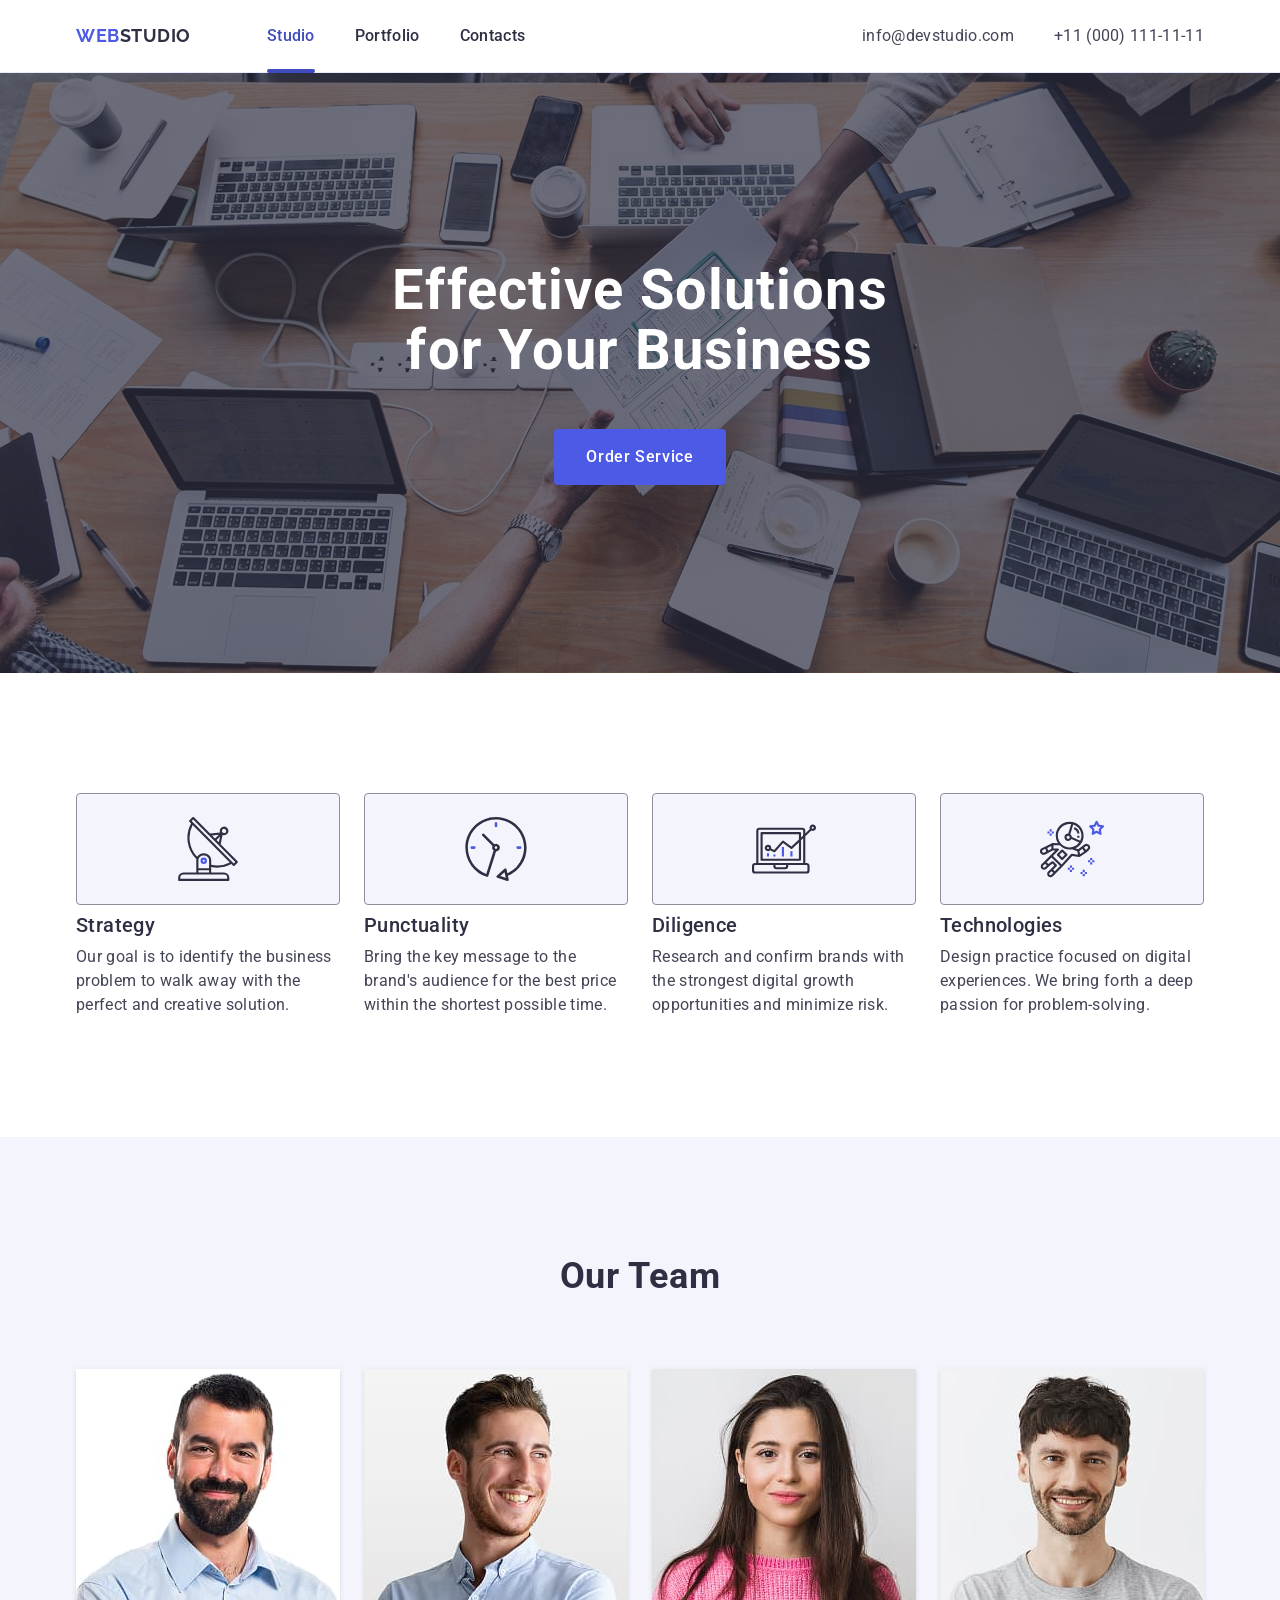
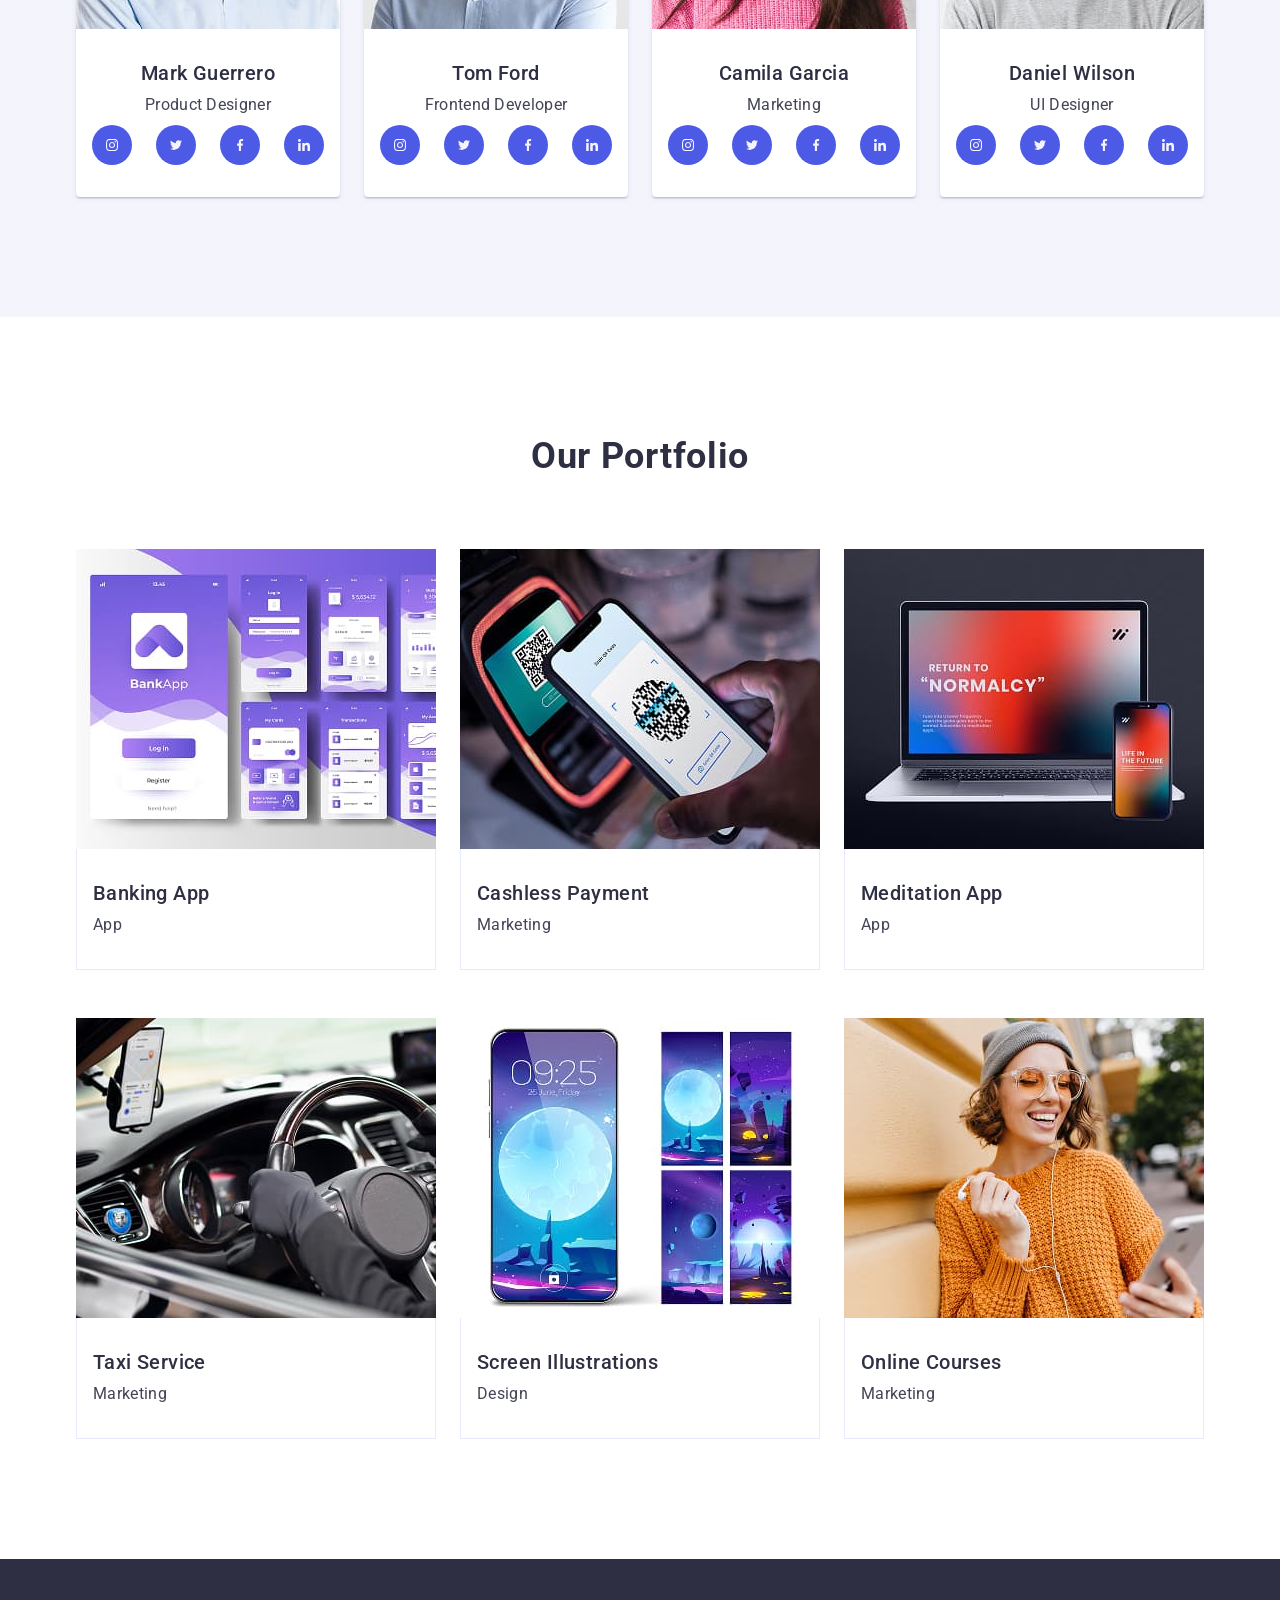
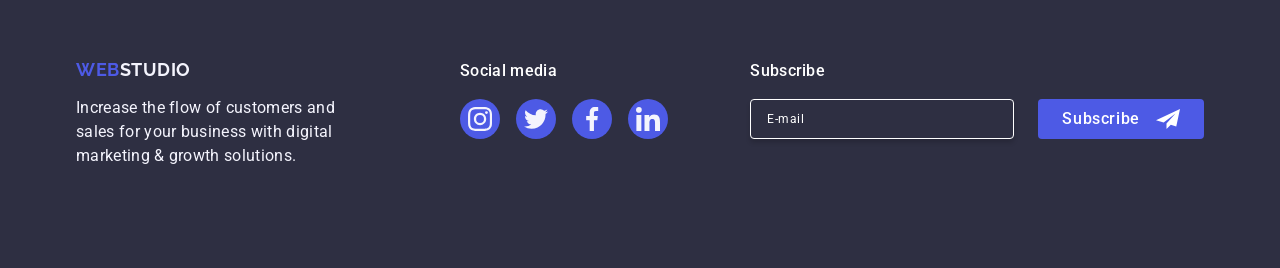
==== index.html @ 28027505 "Fix the footer container" ====
<!DOCTYPE html>
<html lang="en">
  <head>
    <meta charset="UTF-8" />
    <meta name="viewport" content="width=device-width, initial-scale=1.0" />
    <link rel="preconnect" href="https://fonts.googleapis.com" />
    <link rel="preconnect" href="https://fonts.gstatic.com" crossorigin />
    <link
      href="https://fonts.googleapis.com/css2?family=Roboto:wght@400;500;700&display=swap&family=Raleway:wght@700&display=swap"
      rel="stylesheet"
    />
    <title>Homework-2</title>
    <link
      rel="stylesheet"
      href="https://cdnjs.cloudflare.com/ajax/libs/modern-normalize/3.0.1/modern-normalize.min.css"
      integrity="sha512-q6WgHqiHlKyOqslT/lgBgodhd03Wp4BEqKeW6nNtlOY4quzyG3VoQKFrieaCeSnuVseNKRGpGeDU3qPmabCANg=="
      crossorigin="anonymous"
      referrerpolicy="no-referrer"
    />
    <link rel="stylesheet" href="./css/styles.css" />
  </head>
  <body>
    <header class="header">
      <div class="container header-container">
        <nav class="nav">
          <a class="logo" href="./index.html"
            >Web<span class="logo-accent">Studio</span></a
          >
          <ul class="nav-list">
            <li class="nav-item">
              <a class="nav-link active" href="./index.html">Studio</a>
            </li>
            <li class="nav-item"><a class="nav-link" href="">Portfolio</a></li>
            <li class="nav-item"><a class="nav-link" href="">Contacts</a></li>
          </ul>
        </nav>
        <address class="address">
          <ul class="address-list">
            <li class="address-item">
              <a class="address-link" href="mailto:info@devstudio.com"
                >info@devstudio.com</a
              >
            </li>
            <li class="address-item">
              <a class="address-link" href="tel:+110001111111"
                >+11 (000) 111-11-11</a
              >
            </li>
          </ul>
        </address>
      </div>
    </header>
    <main>
      <section class="section hero-section">
        <div class="container hero-container">
          <h1 class="hero-title">Effective Solutions for Your Business</h1>
          <button class="button hero-button" type="button">
            Order Service
          </button>
        </div>
      </section>
      <section class="section features-section">
        <div class="container features-container">
          <h2 class="features-title visually-hidden">Features</h2>
          <ul class="features-list">
            <li class="features-item">
              <div class="features-item-icon-wrapper">
                <svg class="features-item-icon" width="64" height="64">
                  <use href="./images/icons.svg#icon-antenna"></use>
                </svg>
              </div>
              <h3 class="features-item-title">Strategy</h3>
              <p class="features-item-text">
                Our goal is to identify the business problem to walk away with
                the perfect and creative solution.
              </p>
            </li>
            <li class="features-item">
              <div class="features-item-icon-wrapper">
                <svg class="features-item-icon" width="64" height="64">
                  <use href="./images/icons.svg#icon-clock"></use>
                </svg>
              </div>
              <h3 class="features-item-title">Punctuality</h3>
              <p class="features-item-text">
                Bring the key message to the brand's audience for the best price
                within the shortest possible time.
              </p>
            </li>
            <li class="features-item">
              <div class="features-item-icon-wrapper">
                <svg class="features-item-icon" width="64" height="64">
                  <use href="./images/icons.svg#icon-diagram"></use>
                </svg>
              </div>
              <h3 class="features-item-title">Diligence</h3>
              <p class="features-item-text">
                Research and confirm brands with the strongest digital growth
                opportunities and minimize risk.
              </p>
            </li>
            <li class="features-item">
              <div class="features-item-icon-wrapper">
                <svg class="features-item-icon" width="64" height="64">
                  <use href="./images/icons.svg#icon-astronaut"></use>
                </svg>
              </div>
              <h3 class="features-item-title">Technologies</h3>
              <p class="features-item-text">
                Design practice focused on digital experiences. We bring forth a
                deep passion for problem-solving.
              </p>
            </li>
          </ul>
        </div>
      </section>
      <section class="section team-section">
        <div class="container team-container">
          <h2 class="team-title">Our Team</h2>
          <ul class="team-list">
            <li class="team-item">
              <img
                src="./images/member-1.jpg"
                alt="Mark Guerrero"
                width="264"
              />
              <div class="team-item-text-content">
                <h3 class="team-item-title">Mark Guerrero</h3>
                <p class="team-item-text">Product Designer</p>
                <ul class="team-social-list">
                  <li class="team-social-item">
                    <a class="team-social-link" href="">
                      <svg class="team-social-icon" width="16" height="16">
                        <use href="./images/icons.svg#icon-instagram"></use>
                      </svg>
                    </a>
                  </li>
                  <li class="team-social-item">
                    <a class="team-social-link" href="">
                      <svg class="team-social-icon" width="16" height="16">
                        <use href="./images/icons.svg#icon-twitter"></use>
                      </svg>
                    </a>
                  </li>
                  <li class="team-social-item">
                    <a class="team-social-link" href="">
                      <svg class="team-social-icon" width="16" height="16">
                        <use href="./images/icons.svg#icon-facebook"></use>
                      </svg>
                    </a>
                  </li>
                  <li class="team-social-item">
                    <a class="team-social-link" href="">
                      <svg class="team-social-icon" width="16" height="16">
                        <use href="./images/icons.svg#icon-linkedin"></use>
                      </svg>
                    </a>
                  </li>
                </ul>
              </div>
            </li>
            <li class="team-item">
              <img src="./images/member-2.jpg" alt="Tom Ford" width="264" />
              <div class="team-item-text-content">
                <h3 class="team-item-title">Tom Ford</h3>
                <p class="team-item-text">Frontend Developer</p>
                <ul class="team-social-list">
                  <li class="team-social-item">
                    <a class="team-social-link" href="">
                      <svg class="team-social-icon" width="16" height="16">
                        <use href="./images/icons.svg#icon-instagram"></use>
                      </svg>
                    </a>
                  </li>
                  <li class="team-social-item">
                    <a class="team-social-link" href="">
                      <svg class="team-social-icon" width="16" height="16">
                        <use href="./images/icons.svg#icon-twitter"></use>
                      </svg>
                    </a>
                  </li>
                  <li class="team-social-item">
                    <a class="team-social-link" href="">
                      <svg class="team-social-icon" width="16" height="16">
                        <use href="./images/icons.svg#icon-facebook"></use>
                      </svg>
                    </a>
                  </li>
                  <li class="team-social-item">
                    <a class="team-social-link" href="">
                      <svg class="team-social-icon" width="16" height="16">
                        <use href="./images/icons.svg#icon-linkedin"></use>
                      </svg>
                    </a>
                  </li>
                </ul>
              </div>
            </li>
            <li class="team-item">
              <img
                src="./images/member-3.jpg"
                alt="Camila Garcia"
                width="264"
              />
              <div class="team-item-text-content">
                <h3 class="team-item-title">Camila Garcia</h3>
                <p class="team-item-text">Marketing</p>
                <ul class="team-social-list">
                  <li class="team-social-item">
                    <a class="team-social-link" href="">
                      <svg class="team-social-icon" width="16" height="16">
                        <use href="./images/icons.svg#icon-instagram"></use>
                      </svg>
                    </a>
                  </li>
                  <li class="team-social-item">
                    <a class="team-social-link" href="">
                      <svg class="team-social-icon" width="16" height="16">
                        <use href="./images/icons.svg#icon-twitter"></use>
                      </svg>
                    </a>
                  </li>
                  <li class="team-social-item">
                    <a class="team-social-link" href="">
                      <svg class="team-social-icon" width="16" height="16">
                        <use href="./images/icons.svg#icon-facebook"></use>
                      </svg>
                    </a>
                  </li>
                  <li class="team-social-item">
                    <a class="team-social-link" href="">
                      <svg class="team-social-icon" width="16" height="16">
                        <use href="./images/icons.svg#icon-linkedin"></use>
                      </svg>
                    </a>
                  </li>
                </ul>
              </div>
            </li>
            <li class="team-item">
              <img
                src="./images/member-4.jpg"
                alt="Daniel Wilson"
                width="264"
              />
              <div class="team-item-text-content">
                <h3 class="team-item-title">Daniel Wilson</h3>
                <p class="team-item-text">UI Designer</p>
                <ul class="team-social-list">
                  <li class="team-social-item">
                    <a class="team-social-link" href="">
                      <svg class="team-social-icon" width="16" height="16">
                        <use href="./images/icons.svg#icon-instagram"></use>
                      </svg>
                    </a>
                  </li>
                  <li class="team-social-item">
                    <a class="team-social-link" href="">
                      <svg class="team-social-icon" width="16" height="16">
                        <use href="./images/icons.svg#icon-twitter"></use>
                      </svg>
                    </a>
                  </li>
                  <li class="team-social-item">
                    <a class="team-social-link" href="">
                      <svg class="team-social-icon" width="16" height="16">
                        <use href="./images/icons.svg#icon-facebook"></use>
                      </svg>
                    </a>
                  </li>
                  <li class="team-social-item">
                    <a class="team-social-link" href="">
                      <svg class="team-social-icon" width="16" height="16">
                        <use href="./images/icons.svg#icon-linkedin"></use>
                      </svg>
                    </a>
                  </li>
                </ul>
              </div>
            </li>
          </ul>
        </div>
      </section>
      <section class="section portfolio-section">
        <div class="container portfolio-container">
          <h2 class="portfolio-title">Our Portfolio</h2>
          <ul class="portfolio-list">
            <li class="portfolio-item">
              <div class="portfolio-image-wrapper">
                <img
                  src="./images/portfolio-1.jpg"
                  alt="Presentation of Banking App layouts"
                  width="360"
                />
                <p class="portfolio-overlay-text">
                  14 Stylish and User-Friendly App Design Concepts · Task
                  Manager App · Calorie Tracker App · Exotic Fruit Ecommerce App
                  · Cloud Storage App
                </p>
              </div>
              <div class="portfolio-item-text-content">
                <h3 class="portfolio-item-title">Banking App</h3>
                <p class="portfolio-item-text">App</p>
              </div>
            </li>
            <li class="portfolio-item">
              <div class="portfolio-image-wrapper">
                <img
                  src="./images/portfolio-2.jpg"
                  alt="Scanning QR code for Cashless Payment"
                  width="360"
                />
                <p class="portfolio-overlay-text">
                  14 Stylish and User-Friendly App Design Concepts · Task
                  Manager App · Calorie Tracker App · Exotic Fruit Ecommerce App
                  · Cloud Storage App
                </p>
              </div>
              <div class="portfolio-item-text-content">
                <h3 class="portfolio-item-title">Cashless Payment</h3>
                <p class="portfolio-item-text">Marketing</p>
              </div>
            </li>
            <li class="portfolio-item">
              <div class="portfolio-image-wrapper">
                <img
                  src="./images/portfolio-3.jpg"
                  alt="Using gadgets for Meditation App"
                  width="360"
                />
                <p class="portfolio-overlay-text">
                  14 Stylish and User-Friendly App Design Concepts · Task
                  Manager App · Calorie Tracker App · Exotic Fruit Ecommerce App
                  · Cloud Storage App
                </p>
              </div>
              <div class="portfolio-item-text-content">
                <h3 class="portfolio-item-title">Meditation App</h3>
                <p class="portfolio-item-text">App</p>
              </div>
            </li>
            <li class="portfolio-item">
              <div class="portfolio-image-wrapper">
                <img
                  src="./images/portfolio-4.jpg"
                  alt="A nice car with a driver that using a smartphone app"
                  width="360"
                />
                <p class="portfolio-overlay-text">
                  14 Stylish and User-Friendly App Design Concepts · Task
                  Manager App · Calorie Tracker App · Exotic Fruit Ecommerce App
                  · Cloud Storage App
                </p>
              </div>
              <div class="portfolio-item-text-content">
                <h3 class="portfolio-item-title">Taxi Service</h3>
                <p class="portfolio-item-text">Marketing</p>
              </div>
            </li>
            <li class="portfolio-item">
              <div class="portfolio-image-wrapper">
                <img
                  src="./images/portfolio-5.jpg"
                  alt="A phone with a variety of beautiful screens"
                  width="360"
                />
                <p class="portfolio-overlay-text">
                  14 Stylish and User-Friendly App Design Concepts · Task
                  Manager App · Calorie Tracker App · Exotic Fruit Ecommerce App
                  · Cloud Storage App
                </p>
              </div>
              <div class="portfolio-item-text-content">
                <h3 class="portfolio-item-title">Screen Illustrations</h3>
                <p class="portfolio-item-text">Design</p>
              </div>
            </li>
            <li class="portfolio-item">
              <div class="portfolio-image-wrapper">
                <img
                  src="./images/portfolio-6.jpg"
                  alt="A woman that looks at a smartphone"
                  width="360"
                />
                <p class="portfolio-overlay-text">
                  14 Stylish and User-Friendly App Design Concepts · Task
                  Manager App · Calorie Tracker App · Exotic Fruit Ecommerce App
                  · Cloud Storage App
                </p>
              </div>
              <div class="portfolio-item-text-content">
                <h3 class="portfolio-item-title">Online Courses</h3>
                <p class="portfolio-item-text">Marketing</p>
              </div>
            </li>
          </ul>
        </div>
      </section>
    </main>
    <footer class="footer">
      <div class="container">
        <div class="footer-left-side-wrapper">
          <div class="footer-info">
            <a class="logo" href="./index.html"
              >Web<span class="logo-accent">Studio</span></a
            >
            <p class="footer-text">
              Increase the flow of customers and sales for your business with
              digital marketing & growth solutions.
            </p>
          </div>
          <div class="footer-social">
            <p class="footer-social-text">Social media</p>
            <ul class="footer-social-list">
              <li class="footer-social-item">
                <a class="footer-social-link" href="">
                  <svg class="footer-social-icon" width="24" height="24">
                    <use href="./images/icons.svg#icon-instagram"></use>
                  </svg>
                </a>
              </li>
              <li class="footer-social-item">
                <a class="footer-social-link" href="">
                  <svg class="footer-social-icon" width="24" height="24">
                    <use href="./images/icons.svg#icon-twitter"></use>
                  </svg>
                </a>
              </li>
              <li class="footer-social-item">
                <a class="footer-social-link" href="">
                  <svg class="footer-social-icon" width="24" height="24">
                    <use href="./images/icons.svg#icon-facebook"></use>
                  </svg>
                </a>
              </li>
              <li class="footer-social-item">
                <a class="footer-social-link" href="">
                  <svg class="footer-social-icon" width="24" height="24">
                    <use href="./images/icons.svg#icon-linkedin"></use>
                  </svg>
                </a>
              </li>
            </ul>
          </div>
        </div>
        <div class="footer-form-wrapper">
          <p class="footer-form-text">Subscribe</p>
          <form class="footer-form">
            <input
              class="footer-form-input"
              type="email"
              placeholder="E-mail"
            />
            <button class="button footer-form-button" type="submit">
              <span class="footer-form-button-text">Subscribe</span>
              <svg class="footer-form-icon" width="24" height="24">
                <use href="./images/icons.svg#icon-send"></use>
              </svg>
            </button>
          </form>
        </div>
      </div>
    </footer>
    <div class="modal-overlay">
      <div class="modal">
        <button class="modal-close-button" type="button">
          <svg class="modal-close-icon" width="8" height="8">
            <use href="./images/icons.svg#icon-close-cross"></use>
          </svg>
        </button>
        <p class="modal-description">
          Leave your contacts and we will call you back
        </p>
        <form class="modal-form">
          <div class="modal-input-wrapper">
            <label class="modal-input-label" for="user-name">Name</label>
            <div class="modal-input-icon-wrapper">
              <input
                class="modal-input"
                name="user-name"
                id="user-name"
                type="text"
                required
              />
              <svg class="modal-input-icon" width="18" height="24">
                <use href="./images/icons.svg#icon-person"></use>
              </svg>
            </div>
          </div>
          <div class="modal-input-wrapper">
            <label class="modal-input-label" for="phone">Phone</label>
            <div class="modal-input-icon-wrapper">
              <input
                class="modal-input"
                name="phone"
                id="phone"
                type="tel"
                required
              />
              <svg class="modal-input-icon" width="18" height="24">
                <use href="./images/icons.svg#icon-phone"></use>
              </svg>
            </div>
          </div>
          <div class="modal-input-wrapper">
            <label class="modal-input-label" for="email">Email</label>
            <div class="modal-input-icon-wrapper">
              <input
                class="modal-input"
                name="email"
                id="email"
                type="email"
                required
              />
              <svg class="modal-input-icon" width="18" height="24">
                <use href="./images/icons.svg#icon-email"></use>
              </svg>
            </div>
          </div>
          <div class="modal-input-wrapper modal-input-wrapper-textarea">
            <label class="modal-input-label" for="user-comment">Comment</label>
            <textarea
              class="modal-textarea"
              name="user-comment"
              id="user-comment"
              rows="5"
              placeholder="Text input"
            ></textarea>
          </div>
          <div class="modal-checkbox-wrapper">
            <input
              class="modal-checkbox-input visually-hidden"
              type="checkbox"
              name="user-privacy"
              id="user-privacy"
            />
            <label class="modal-checkbox-label" for="user-privacy"
              ><a class="modal-checkbox-link" href="#"> Privacy Policy</a>I
              accept the terms and conditions of the<span
                class="modal-custom-checkbox"
              >
                <svg class="modal-checkbox-icon" width="10" height="8">
                  <use href="./images/icons.svg#icon-tick"></use></svg></span
            ></label>
          </div>
          <button class="button modal-button" type="submit">Send</button>
        </form>
      </div>
    </div>
  </body>
</html>
---- css/styles.css ----
body {
  font-family: "Roboto", sans-serif;
  color: #434455;
  background-color: #fff;
}

h1,
h2,
h3,
h4,
h5,
h6,
p {
  margin: 0;
  padding: 0;
}

h2,
h3 {
  color: #2e2f42;
}

h2 {
  font-size: 36px;
  line-height: 1.11;
  letter-spacing: 0.02em;
  text-transform: capitalize;
  text-align: center;
}

h3 {
  font-weight: 500;
  font-size: 20px;
  line-height: 1.2;
  letter-spacing: 0.02em;
}

p {
  font-size: 16px;
  line-height: 1.5;
  letter-spacing: 0.02em;
}

a {
  text-decoration: none;
}

ul {
  margin: 0;
  padding-left: 0;
  list-style: none;
}

img {
  display: block;
  max-width: 100%;
  height: auto;
}

.section {
  padding-top: 120px;
  padding-bottom: 120px;
}

.container {
  max-width: 1158px;
  margin: 0 auto;
  padding-left: 15px;
  padding-right: 15px;
}

.logo {
  font-family: "Raleway", sans-serif;
  font-weight: 700;
  font-size: 18px;
  line-height: 1.17;
  letter-spacing: 0.03em;
  color: #4d5ae5;
  text-transform: uppercase;
}

.header {
  border-bottom: 1px solid #e7e9fc;
  box-shadow: 0px 2px 1px rgba(46, 47, 66, 0.08),
    0px 1px 1px rgba(46, 47, 66, 0.16), 0px 1px 6px rgba(46, 47, 66, 0.08);
}

.header-container {
  display: flex;
  justify-content: space-between;
  align-items: center;
}

.header .logo-accent {
  color: #2e2f42;
}

.header .logo {
  margin-right: 76px;
}

.nav {
  display: flex;
  align-items: center;
}

.nav-list {
  display: flex;
  gap: 40px;
}

.nav-link {
  display: inline-block;
  position: relative;
  font-weight: 500;
  font-size: 16px;
  line-height: 1.5;
  letter-spacing: 0.02em;
  color: #2e2f42;
  padding-top: 24px;
  padding-bottom: 24px;
  transition: color 250ms cubic-bezier(0.4, 0, 0.2, 1);
}

.nav-link:hover,
.nav-link:focus {
  color: #404bbf;
}

.active {
  color: #404bbf;
}

.active::after {
  content: "";
  display: block;
  position: absolute;
  bottom: -1px;
  width: 100%;
  height: 4px;
  border-radius: 2px;
  background-color: #404bbf;
}

.address {
  font-style: normal;
}

.address-list {
  display: flex;
  gap: 40px;
}

.address-link {
  font-size: 16px;
  line-height: 1.5;
  letter-spacing: 0.02em;
  color: #434455;
  transition: color 250ms cubic-bezier(0.4, 0, 0.2, 1);
}

.address-link:hover,
.address-link:focus {
  color: #404bbf;
}

.hero-section {
  max-width: 1440px;
  background-color: #2e2f42;
  padding-top: 188px;
  padding-bottom: 188px;
  margin: 0 auto;
  background-image: linear-gradient(
      to bottom,
      rgba(46, 47, 66, 0.7),
      rgba(46, 47, 66, 0.7)
    ),
    url("../images/people-office.jpg");
  background-size: cover;
  background-position: center;
  background-repeat: no-repeat;
}

.hero-title {
  max-width: 496px;
  margin-bottom: 48px;
  margin-left: auto;
  margin-right: auto;
  font-size: 56px;
  line-height: 1.07;
  letter-spacing: 0.02em;
  color: #fff;
  text-align: center;
}

.button {
  font-weight: 500;
  font-size: 16px;
  line-height: 1.5;
  letter-spacing: 0.04em;
  border: none;
  border-radius: 4px;
  cursor: pointer;
}

.hero-button {
  display: block;
  min-width: 169px;
  height: 56px;
  background-color: #4d5ae5;
  color: #fff;
  padding: 16px 32px;
  margin: 0 auto;
  transition: background-color 250ms cubic-bezier(0.4, 0, 0.2, 1);
}

.hero-button:hover,
.hero-button:focus {
  background-color: #404bbf;
}

.visually-hidden {
  position: absolute;
  width: 1px;
  height: 1px;
  margin: -1px;
  border: 0;
  padding: 0;
  white-space: nowrap;
  clip-path: inset(100%);
  clip: rect(0 0 0 0);
  overflow: hidden;
}

.features-list {
  display: flex;
  gap: 24px;
}

.features-item {
  width: calc((100% - 72px) / 4);
  /* width: calc((100% - 3 * 24px) / 4); */
}

.features-item-icon-wrapper {
  display: flex;
  justify-content: center;
  align-items: center;
  width: 264px;
  height: 112px;
  margin-bottom: 8px;
  background-color: #f4f4fd;
  border: 1px solid #8e8f99;
  border-radius: 4px;
}

.features-item-icon {
  width: 64px;
  height: 64px;
}

.features-item-title {
  margin-bottom: 8px;
}

.team-section {
  background-color: #f4f4fd;
}

.team-title {
  margin-bottom: 72px;
}

.team-list {
  display: flex;
  gap: 24px;
}

.team-item {
  width: calc((100% - 72px) / 4);
  background-color: #fff;
  border-radius: 0px 0px 4px 4px;
  box-shadow: 0 2px 1px 0 rgba(46, 47, 66, 0.08),
    0 1px 1px 0 rgba(46, 47, 66, 0.16), 0 1px 6px 0 rgba(46, 47, 66, 0.08);
}

.team-item-text-content {
  padding: 32px 0;
  text-align: center;
}

.team-item-title {
  margin-bottom: 8px;
}

.team-item-text {
  margin-bottom: 8px;
}

.team-social-list {
  display: flex;
  justify-content: center;
  gap: 24px;
}

.team-social-item {
  width: 40px;
  height: 40px;
}

.team-social-link {
  display: flex;
  justify-content: center;
  align-items: center;
  width: 100%;
  height: 100%;
  background-color: #4d5ae5;
  border-radius: 50%;
  transition: background-color 250ms cubic-bezier(0.4, 0, 0.2, 1);
}

.team-social-link:hover,
.team-social-link:focus {
  background-color: #404bbf;
}

.team-social-icon {
  width: 12px;
  height: 12px;
  fill: #f4f4fd;
}

.portfolio-title {
  margin-bottom: 72px;
}

.portfolio-list {
  display: flex;
  row-gap: 48px;
  column-gap: 24px;
  flex-wrap: wrap;
}

.portfolio-item {
  width: calc((100% - 48px) / 3);
  transition: box-shadow 250ms cubic-bezier(0.4, 0, 0.2, 1);
}

.portfolio-item:hover {
  box-shadow: 0px 1px 6px rgba(46, 47, 66, 0.08),
    0px 1px 1px rgba(46, 47, 66, 0.16), 0px 2px 1px rgba(46, 47, 66, 0.08);
}

.portfolio-image-wrapper {
  position: relative;
  overflow: hidden;
}

.portfolio-overlay-text {
  position: absolute;
  top: 0;
  left: 0;
  padding: 40px 32px;
  width: 100%;
  height: 100%;
  color: #f4f4fd;
  background-color: #4d5ae5;
  transform: translateY(100%);
  transition: transform 250ms cubic-bezier(0.4, 0, 0.2, 1);
}

.portfolio-item:hover .portfolio-overlay-text {
  transform: translateY(0);
}

.portfolio-item-text-content {
  padding: 32px 16px;
  border-left: 1px solid #e7e9fc;
  border-right: 1px solid #e7e9fc;
  border-bottom: 1px solid #e7e9fc;
}

.portfolio-item-title {
  margin-bottom: 8px;
}

.footer {
  padding-top: 100px;
  padding-bottom: 100px;
  background-color: #2e2f42;
}

.footer > .container {
  display: flex;
}

.footer-left-side-wrapper {
  display: flex;
  align-items: baseline;
}

.footer-info {
  margin-right: 120px;
}
.footer .logo-accent {
  color: #f4f4fd;
}

.footer .logo {
  display: inline-block;
  margin-bottom: 16px;
}

.footer-text {
  max-width: 264px;
  font-size: 16px;
  line-height: 1.5;
  color: #f4f4fd;
}

.footer-social {
  width: 208px;
}

.footer-social-text {
  margin-bottom: 16px;
  font-weight: 500;
  font-size: 16px;
  line-height: 1.5;
  letter-spacing: 0.02em;
  color: #fff;
}

.footer-social-list {
  display: flex;
  gap: 16px;
}

.footer-social-item {
  width: 40px;
  height: 40px;
}

.footer-social-link {
  display: flex;
  justify-content: center;
  align-items: center;
  width: 100%;
  height: 100%;
  background-color: #4d5ae5;
  border-radius: 50%;
  transition: background-color 250ms cubic-bezier(0.4, 0, 0.2, 1);
}

.footer-social-link:hover,
.footer-social-link:focus {
  background-color: #31d0aa;
}

.footer-social-icon {
  width: 24px;
  height: 24px;
  fill: #f4f4fd;
}

.footer-form-wrapper {
  margin-left: auto;
}

.footer-form-text {
  margin-bottom: 16px;
  font-weight: 500;
  color: #fff;
}

.footer-form {
  display: flex;
  gap: 24px;
}

.footer-form-input {
  width: 264px;
  max-width: 400px;
  height: 40px;
  padding: 8px 16px;
  background-color: #2e2f42;
  font-size: 12px;
  line-height: 2;
  letter-spacing: 0.04em;
  color: #fff;
  border: 1px solid #fff;
  border-radius: 4px;
  outline: none;
  box-shadow: 0 4px 4px 0 rgba(0, 0, 0, 0.15);
}

.footer-form-input::placeholder {
  font-size: 12px;
  line-height: 2;
  letter-spacing: 0.04em;
  color: #fff;
}

.footer-form-button {
  display: flex;
  justify-content: center;
  align-items: center;
  min-width: 165px;
  height: 40px;
  padding: 8px 24px;
  background-color: #4d5ae5;
  color: #fff;
  fill: #fff;
  transition: background-color 250ms cubic-bezier(0.4, 0, 0.2, 1);
}

.footer-form-button-text {
  margin-right: 16px;
}

.footer-form-button:hover,
.footer-form-button:focus {
  background-color: #31d0aa;
}

.modal-overlay {
  position: fixed;
  top: 0;
  left: 0;
  width: 100vw;
  height: 100vh;
  background-color: rgba(46, 47, 66, 0.4);
  display: flex;
  justify-content: center;
  align-items: center;
  z-index: 100;

  opacity: 0;
  pointer-events: none;
  transition: opacity 250ms cubic-bezier(0.4, 0, 0.2, 1);
}

.is-open {
  opacity: 1;
  pointer-events: auto;
}

.modal {
  position: absolute;
  top: 50%;
  left: 50%;
  transform: translate(-50%, -50%);
  width: 408px;
  min-height: 584px;
  padding: 72px 24px 24px 24px;
  background-color: #fcfcfc;
  border-radius: 4px;
  box-shadow: 0 1px 1px 0 rgba(0, 0, 0, 0.14), 0 1px 3px 0 rgba(0, 0, 0, 0.12),
    0 2px 1px 0 rgba(0, 0, 0, 0.2);
  transition: transform 250ms cubic-bezier(0.4, 0, 0.2, 1);
}

.modal-close-button {
  position: absolute;
  top: 24px;
  right: 24px;
  display: flex;
  justify-content: center;
  align-items: center;
  margin-left: auto;
  margin-bottom: 16px;
  width: 24px;
  height: 24px;
  background-color: #e7e9fc;
  border: 1px solid rgba(0, 0, 0, 0.1);
  border-radius: 50%;
  cursor: pointer;
  transition: background-color 250ms cubic-bezier(0.4, 0, 0.2, 1),
    border 250ms cubic-bezier(0.4, 0, 0.2, 1);
}

.modal-close-button:hover,
.modal-close-button:focus {
  background-color: #404bbf;
  border: none;
}

.modal-close-icon {
  fill: #2e2f42;
  transition: fill 250ms cubic-bezier(0.4, 0, 0.2, 1);
}

.modal-close-icon:hover,
.modal-close-icon:focus {
  fill: #fff;
}

.modal-description {
  font-weight: 500;
  text-align: center;
  margin-bottom: 16px;
  color: #2e2f42;
}

.modal-input-wrapper {
  display: flex;
  flex-direction: column;
  margin-bottom: 8px;
}

.modal-input-wrapper-textarea {
  margin-bottom: 16px;
}

.modal-input-label {
  font-size: 12px;
  line-height: 1.16667;
  letter-spacing: 0.04em;
  color: #8e8f99;
  margin-bottom: 4px;
}

.modal-input {
  font-family: inherit;
  width: 100%;
  height: 40px;
  padding: 10px 16px 10px 38px;
  font-size: 18px;
  line-height: 1.5;
  letter-spacing: 0.02em;
  color: #2e2f42;
  background-color: transparent;
  border: 1px solid rgba(46, 47, 66, 0.4);
  border-radius: 4px;
  outline: transparent;
  transition: border-color 250ms cubic-bezier(0.4, 0, 0.2, 1);
}

.modal-textarea {
  font-family: inherit;
  width: 100%;
  height: 120px;
  padding: 8px 16px;
  resize: none;
  font-size: 12px;
  line-height: 1.17;
  letter-spacing: 0.04em;
  color: rgba(46, 47, 66, 0.4);
  background-color: transparent;
  border: 1px solid rgba(46, 47, 66, 0.4);
  border-radius: 4px;
  outline: transparent;
  transition: border-color 250ms cubic-bezier(0.4, 0, 0.2, 1);
}

.modal-textarea::placeholder {
  font-size: 12px;
  line-height: 1.17;
  letter-spacing: 0.04em;
  color: rgba(46, 47, 66, 0.4);
}

.modal-input-icon-wrapper {
  position: relative;
}

.modal-input:focus-within,
.modal-textarea:focus-within {
  border: 1px solid #4d5ae5;
}

.modal-input-icon {
  position: absolute;
  top: 50%;
  left: 16px;
  transform: translateY(-50%);
  fill: #2e2f42;
  transition: fill 250ms cubic-bezier(0.4, 0, 0.2, 1);
}

.modal-input:focus-within + .modal-input-icon {
  fill: #4d5ae5;
}

.modal-button {
  display: block;
  min-width: 169px;
  min-height: 56px;
  margin: 0 auto;
  background-color: #4d5ae5;
  color: #fff;
  box-shadow: 0 4px 4px 0 rgba(0, 0, 0, 0.15);
  transition: background-color 250ms cubic-bezier(0.4, 0, 0.2, 1);
}

.modal-button:hover,
.modal-button:focus {
  background-color: #404bbf;
}

.modal-checkbox-wrapper {
  margin-bottom: 24px;
}

.modal-checkbox-label {
  display: flex;
  flex-direction: row-reverse;
  align-items: center;
  justify-content: left;
  font-size: 12px;
  line-height: 1.17;
  letter-spacing: 0.04em;
  color: #8e8f99;
}

.modal-checkbox-link {
  color: #4d5ae5;
  text-decoration: underline;
  margin-left: 4px;
}

.modal-custom-checkbox {
  display: flex;
  align-items: center;
  justify-content: center;
  width: 16px;
  height: 16px;
  margin-right: 8px;
  border-radius: 2px;
  border: 1px solid rgba(46, 47, 66, 0.4);
  fill: transparent;
}

.modal-checkbox-input:checked + .modal-checkbox-label > .modal-custom-checkbox {
  background-color: #4d5ae5;
  border: none;
  fill: #fff;
}
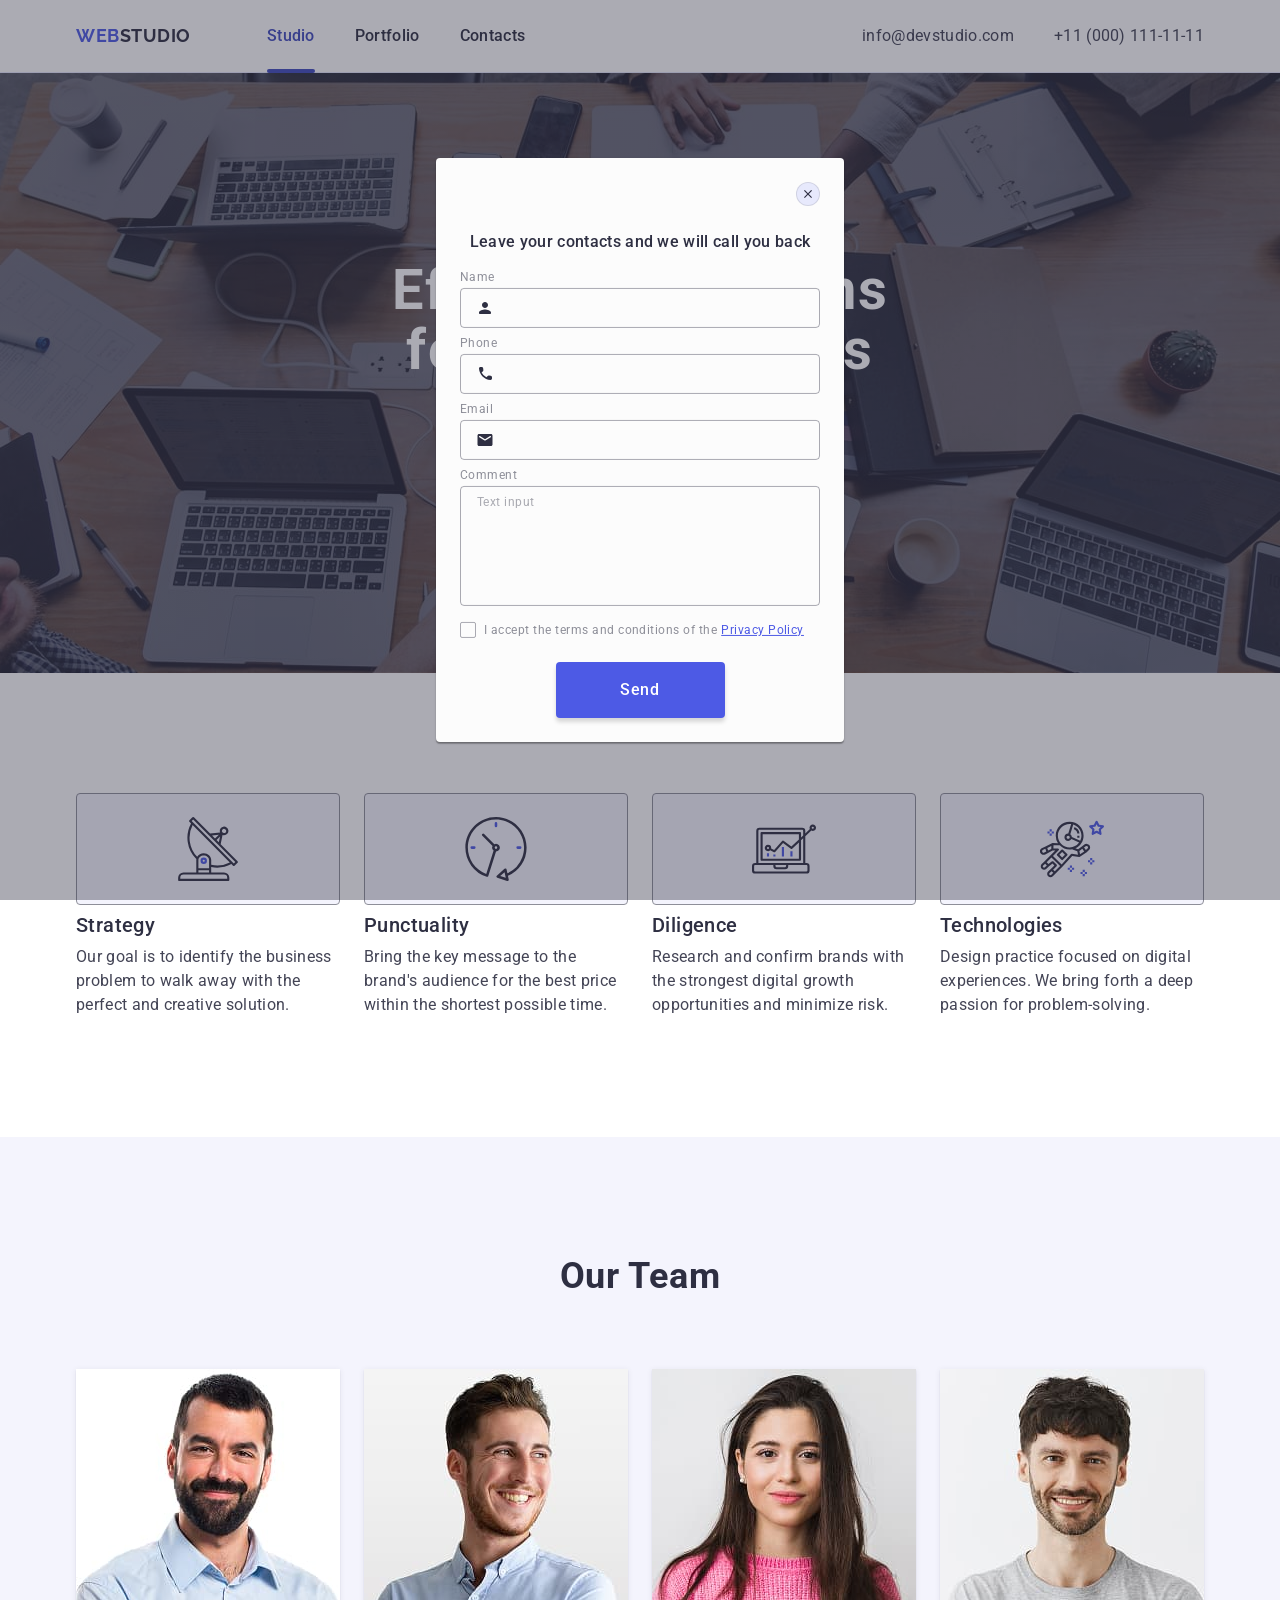
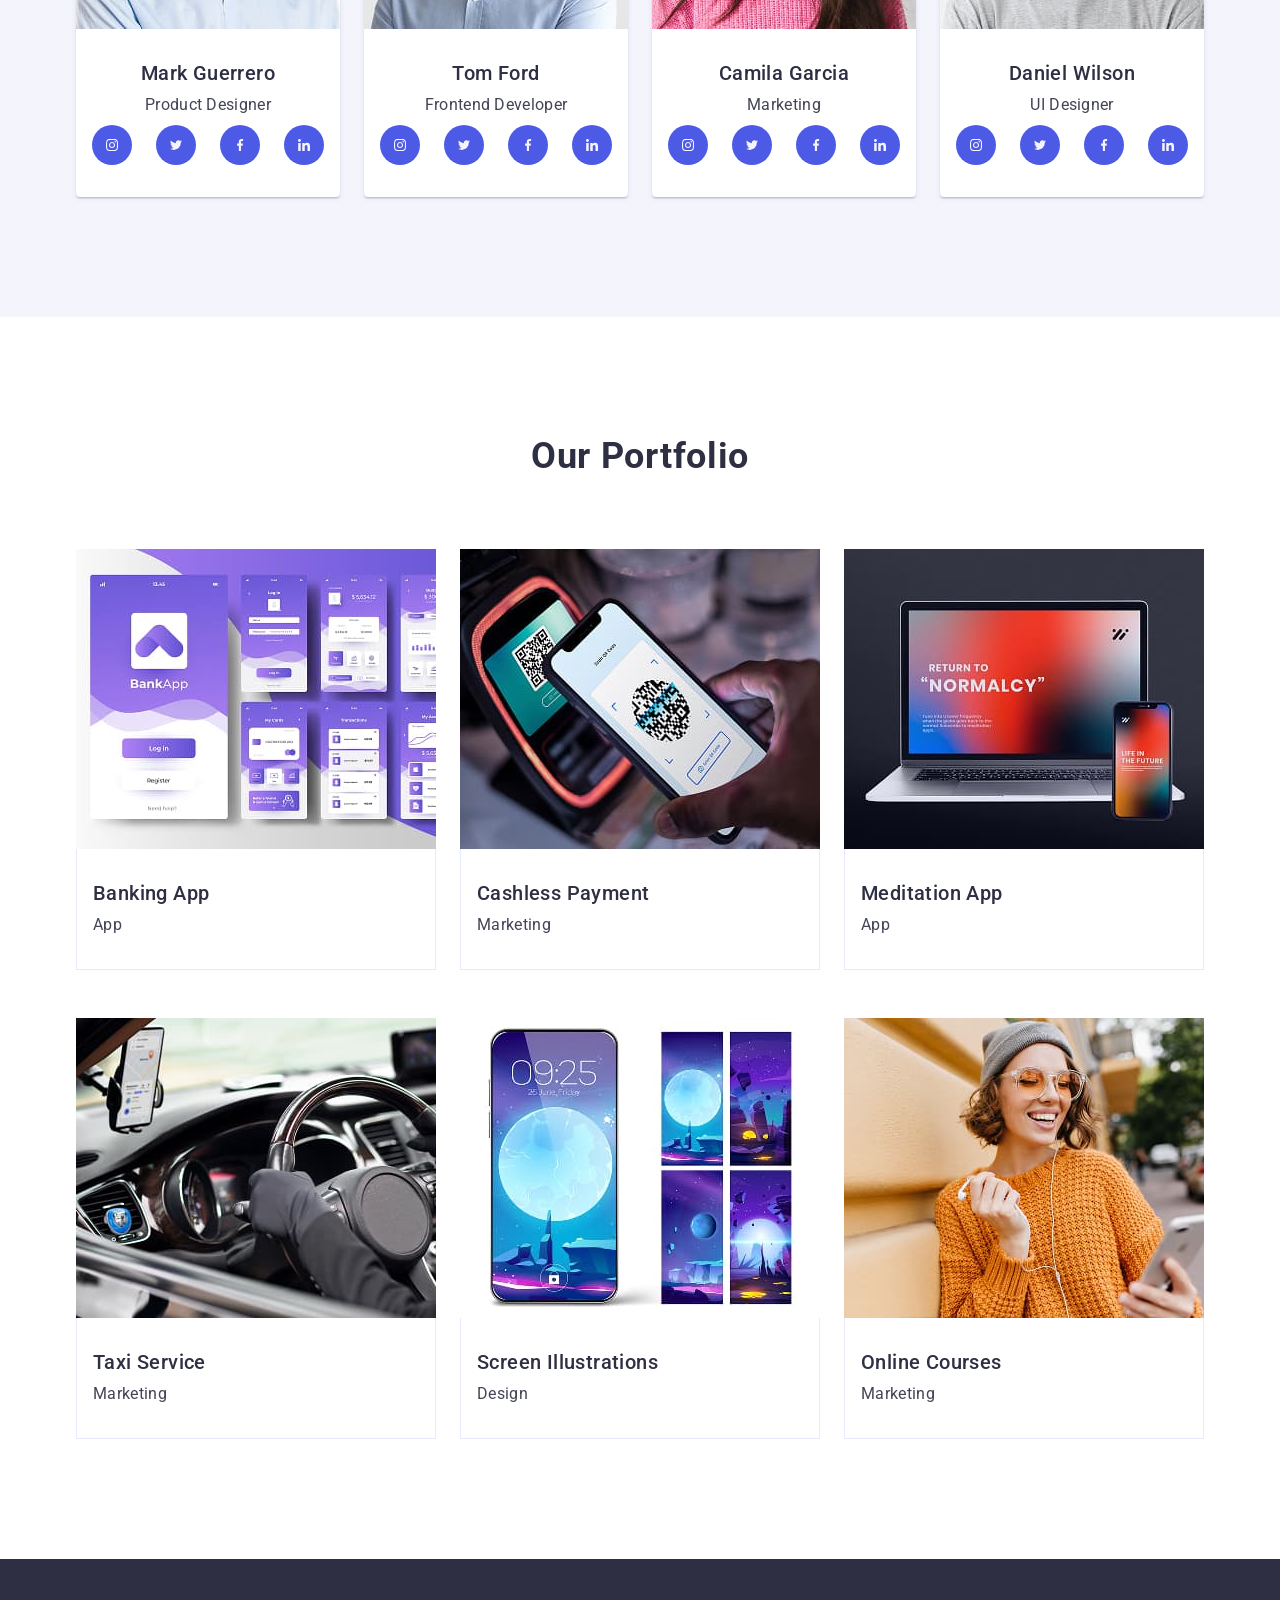
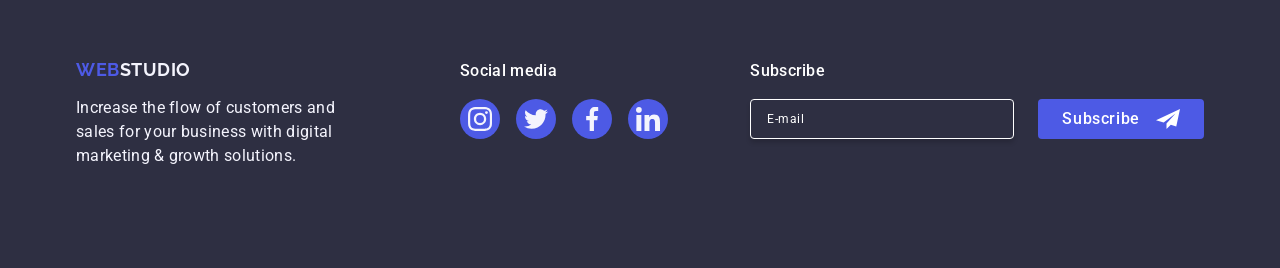
==== commit d3d59e1c: "Fix bugs" ====
--- a/index.html
+++ b/index.html
@@ -534,7 +534,7 @@
               name="user-privacy"
               id="user-privacy"
             />
-            <label class="modal-checkbox-label" for="user-privacy"
+            <label class="modal-checkbox-label" for="user-privacy" value="true"
               ><a class="modal-checkbox-link" href="#"> Privacy Policy</a>I
               accept the terms and conditions of the<span
                 class="modal-custom-checkbox"
--- a/css/styles.css
+++ b/css/styles.css
@@ -535,13 +535,16 @@
   align-items: center;
   z-index: 100;
 
-  opacity: 0;
+  /* opacity: 0;
   pointer-events: none;
-  transition: opacity 250ms cubic-bezier(0.4, 0, 0.2, 1);
+  visibility: hidden;
+  transition: opacity 250ms cubic-bezier(0.4, 0, 0.2, 1),
+    visibility 250ms cubic-bezier(0.4, 0, 0.2, 1); */
 }
 
 .is-open {
   opacity: 1;
+  visibility: visible;
   pointer-events: auto;
 }
 
@@ -569,6 +572,7 @@
   align-items: center;
   margin-left: auto;
   margin-bottom: 16px;
+  padding: 0;
   width: 24px;
   height: 24px;
   background-color: #e7e9fc;
@@ -590,8 +594,8 @@
   transition: fill 250ms cubic-bezier(0.4, 0, 0.2, 1);
 }
 
-.modal-close-icon:hover,
-.modal-close-icon:focus {
+.modal-close-button:hover > .modal-close-icon,
+.modal-close-button:focus > .modal-close-icon {
   fill: #fff;
 }
 
@@ -614,7 +618,7 @@
 
 .modal-input-label {
   font-size: 12px;
-  line-height: 1.16667;
+  line-height: 1.17;
   letter-spacing: 0.04em;
   color: #8e8f99;
   margin-bottom: 4px;
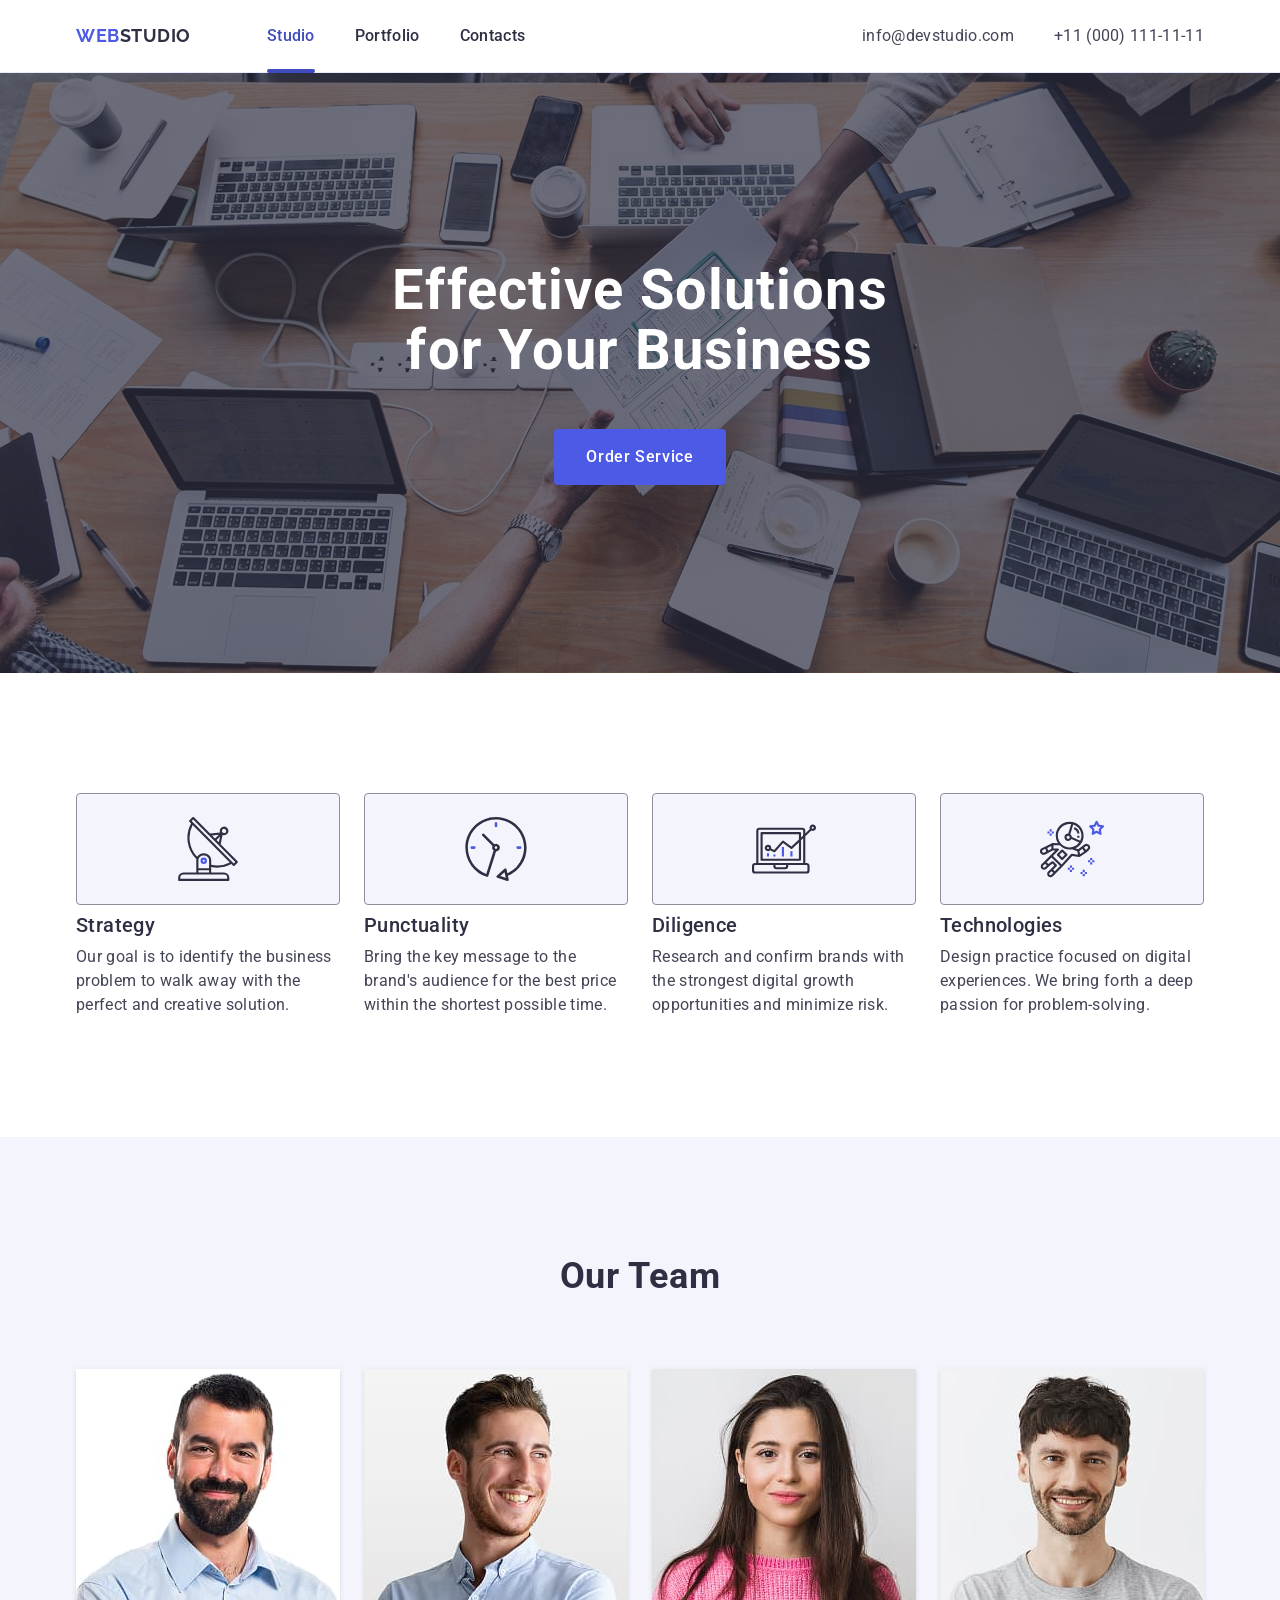
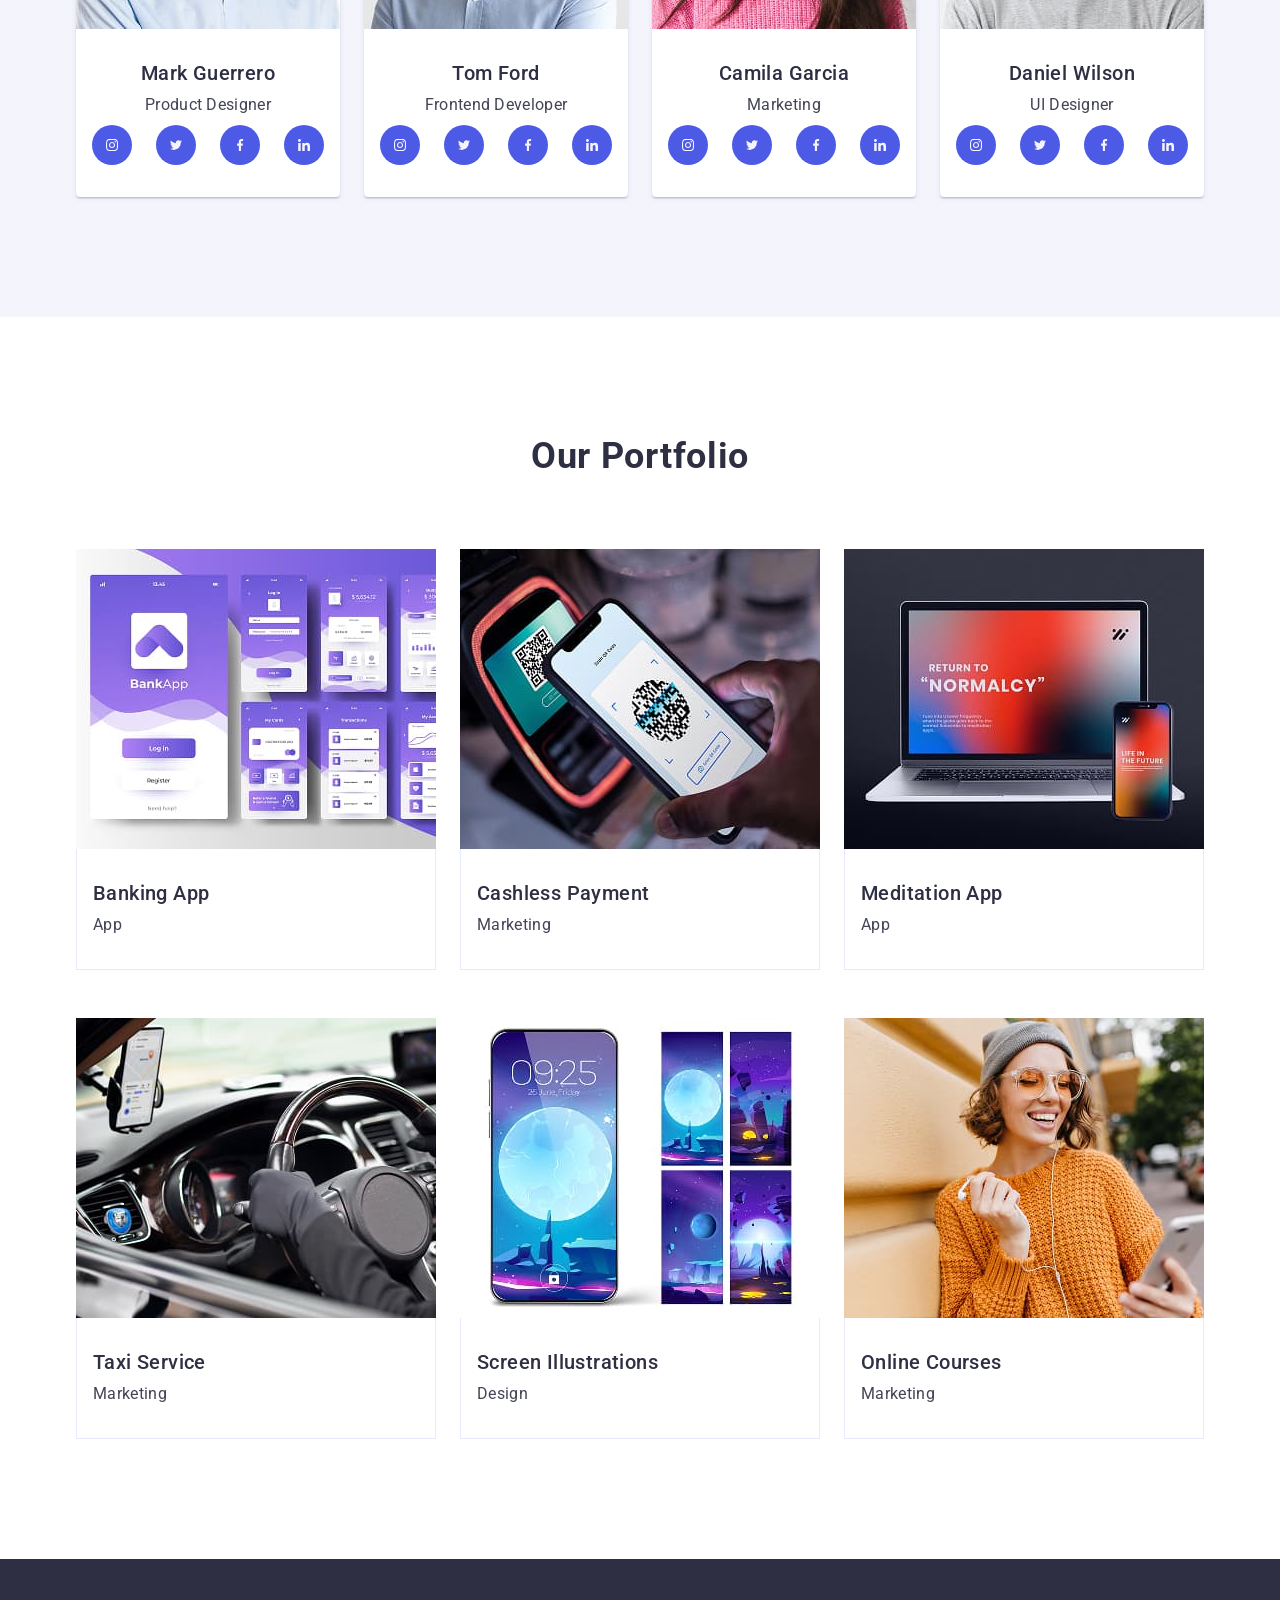
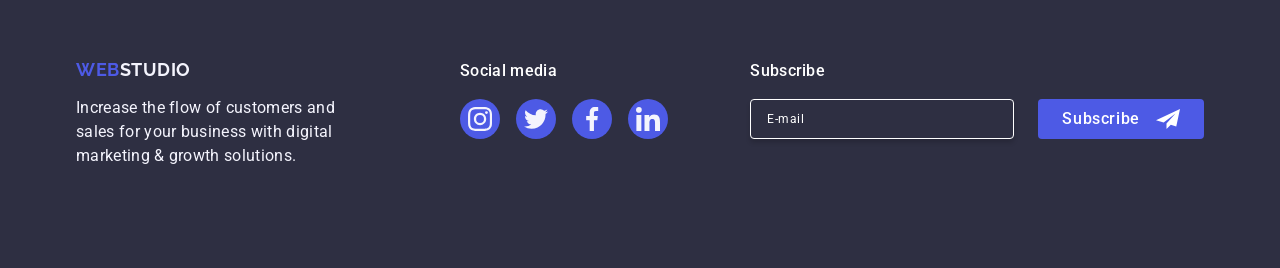
==== commit 59aca4aa: "Add the attribute value to the modal checkbox input" ====
--- a/index.html
+++ b/index.html
@@ -531,10 +531,11 @@
             <input
               class="modal-checkbox-input visually-hidden"
               type="checkbox"
+              id="user-privacy"
               name="user-privacy"
-              id="user-privacy"
+              value="true"
             />
-            <label class="modal-checkbox-label" for="user-privacy" value="true"
+            <label class="modal-checkbox-label" for="user-privacy"
               ><a class="modal-checkbox-link" href="#"> Privacy Policy</a>I
               accept the terms and conditions of the<span
                 class="modal-custom-checkbox"
--- a/css/styles.css
+++ b/css/styles.css
@@ -535,11 +535,11 @@
   align-items: center;
   z-index: 100;
 
-  /* opacity: 0;
+  opacity: 0;
   pointer-events: none;
   visibility: hidden;
   transition: opacity 250ms cubic-bezier(0.4, 0, 0.2, 1),
-    visibility 250ms cubic-bezier(0.4, 0, 0.2, 1); */
+    visibility 250ms cubic-bezier(0.4, 0, 0.2, 1);
 }
 
 .is-open {
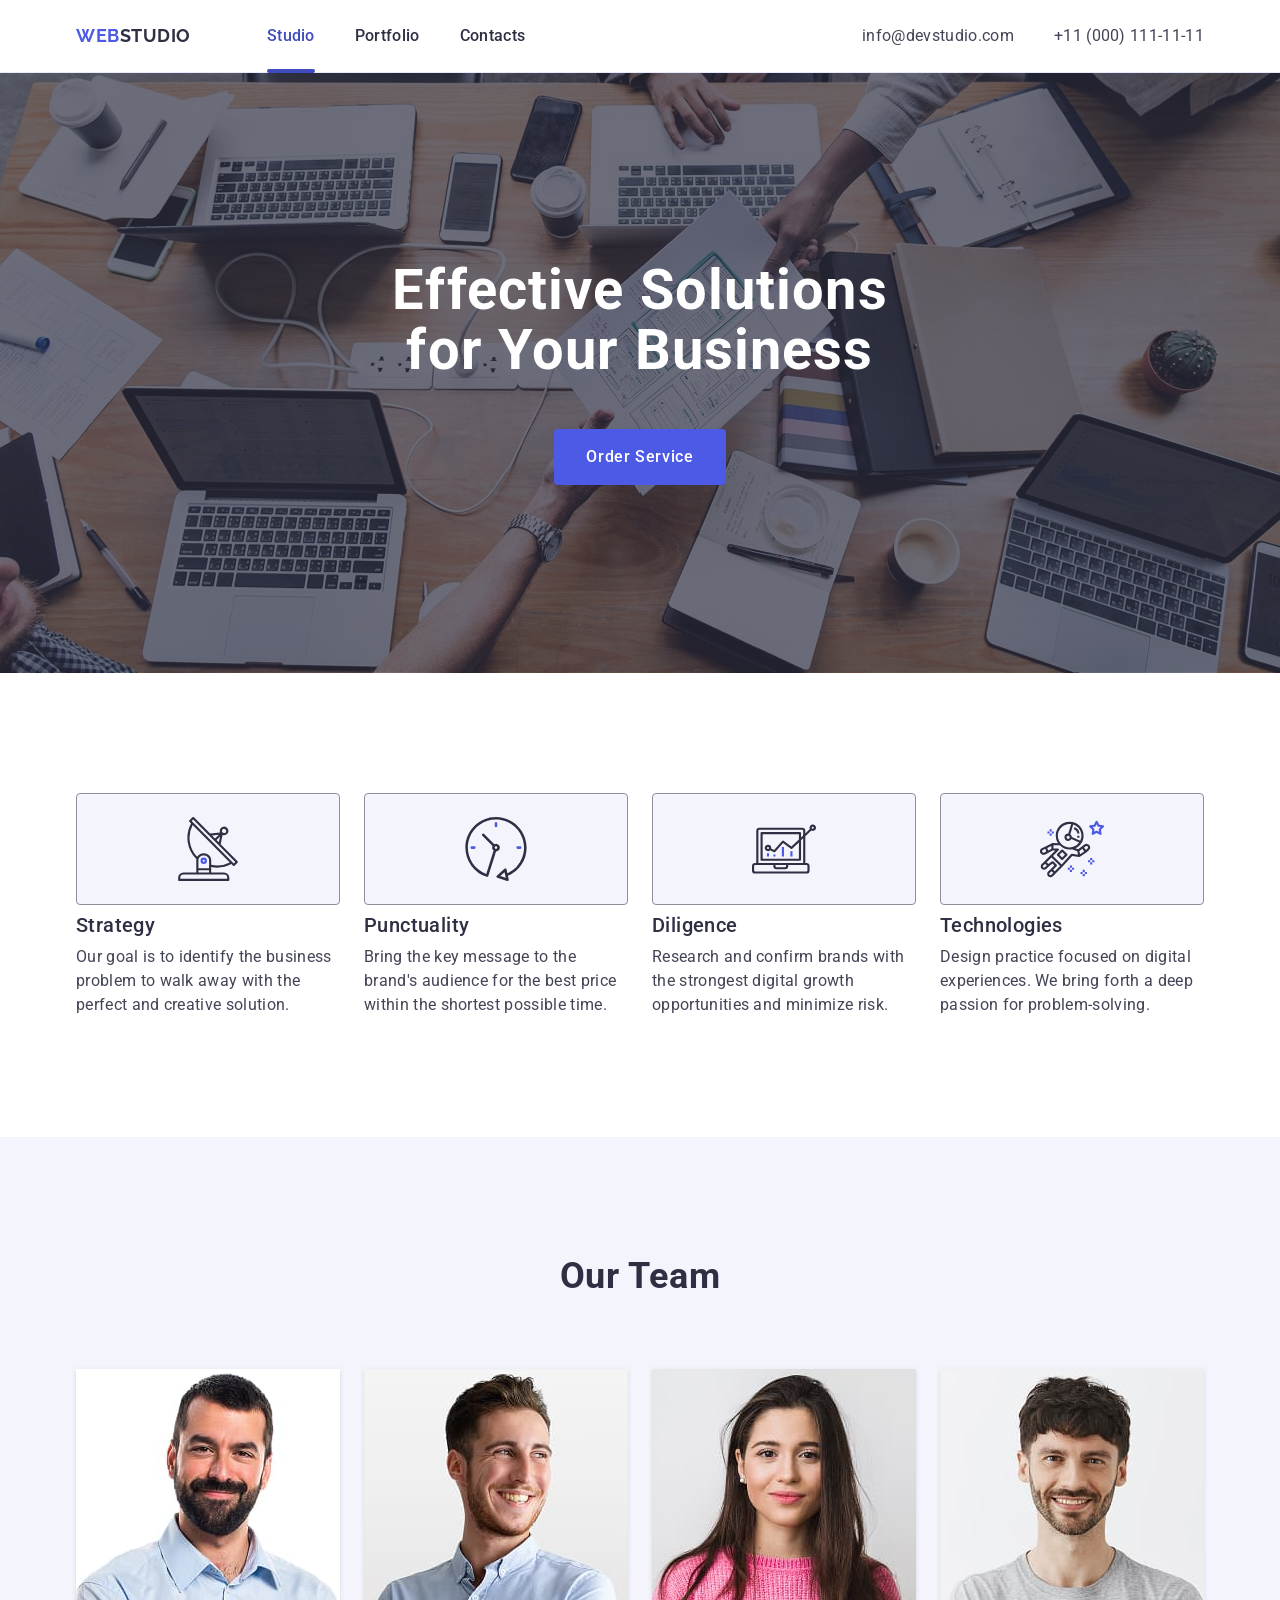
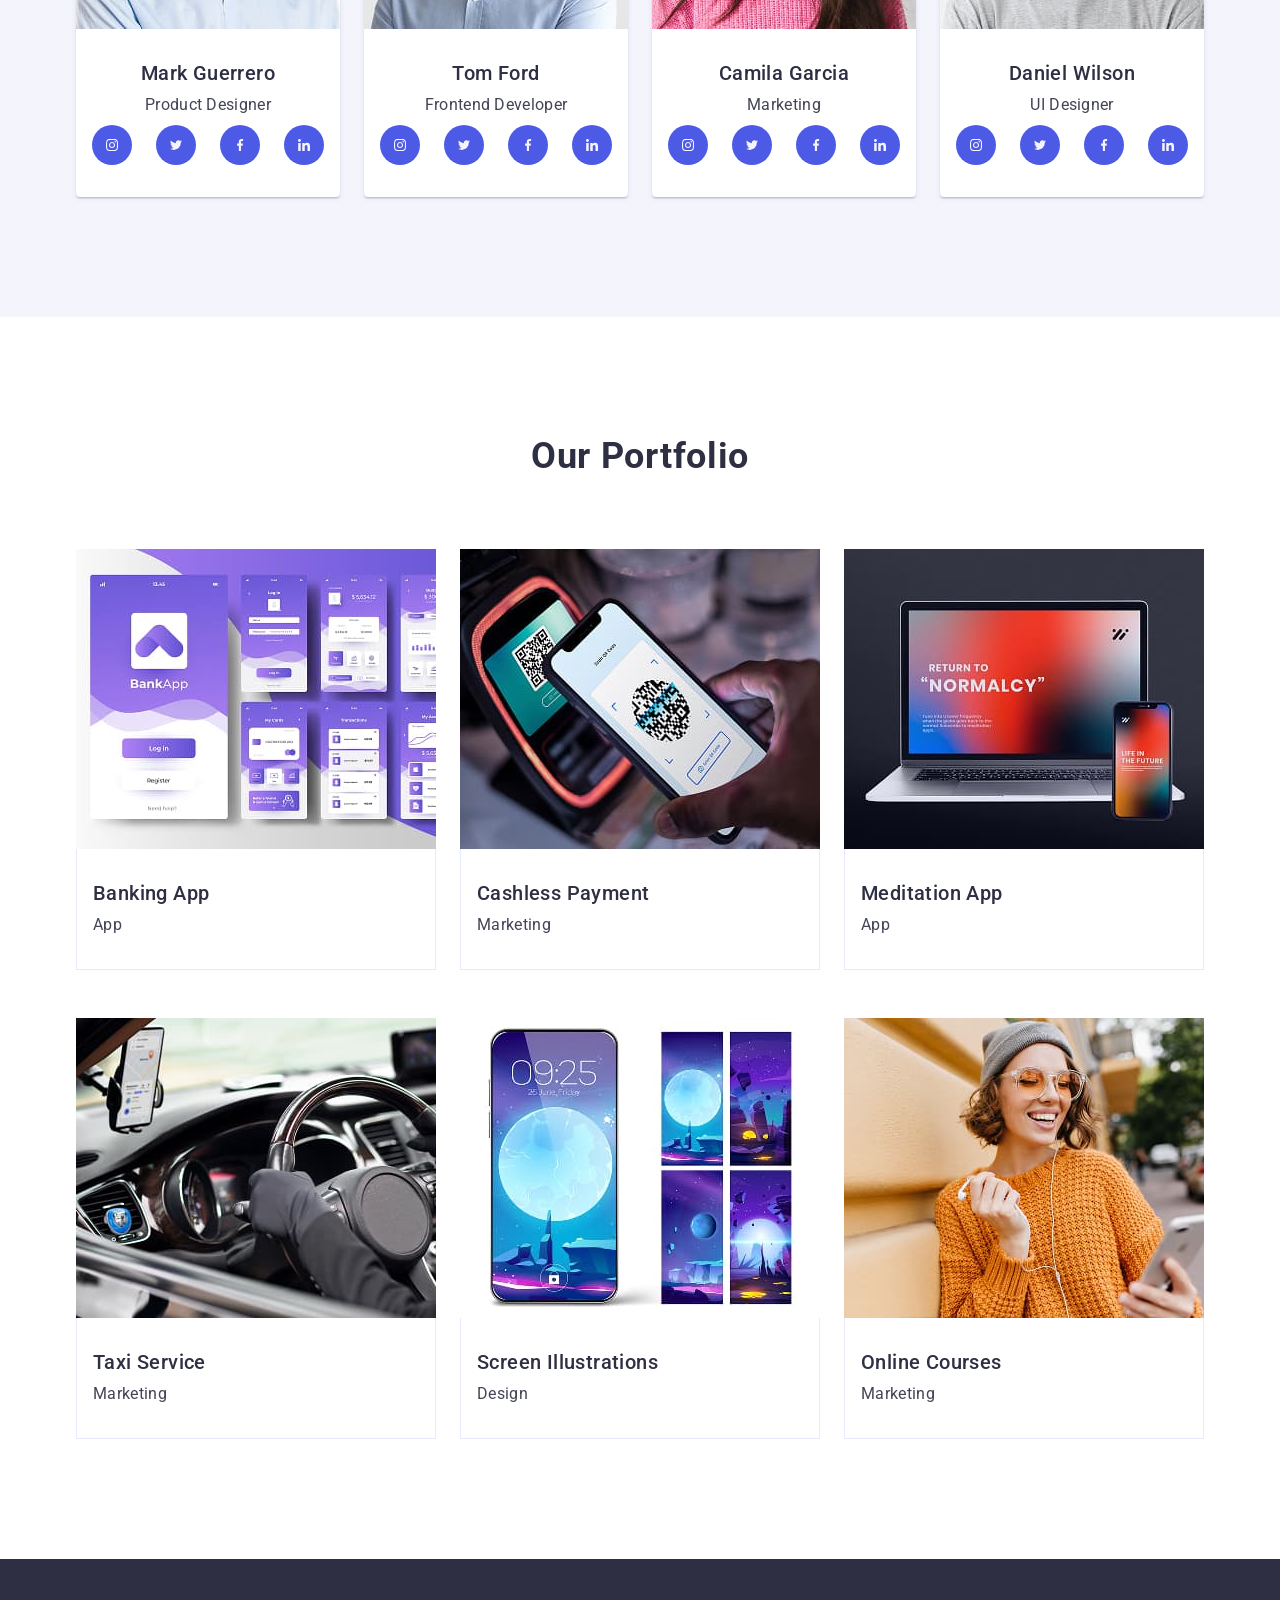
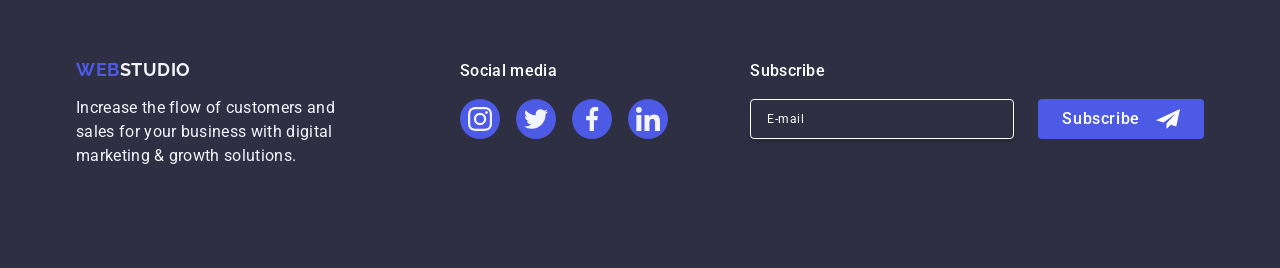
==== commit ea1f0356: "Fix bugs" ====
--- a/index.html
+++ b/index.html
@@ -9,7 +9,7 @@
       href="https://fonts.googleapis.com/css2?family=Roboto:wght@400;500;700&display=swap&family=Raleway:wght@700&display=swap"
       rel="stylesheet"
     />
-    <title>Homework-2</title>
+    <title>Homework-5</title>
     <link
       rel="stylesheet"
       href="https://cdnjs.cloudflare.com/ajax/libs/modern-normalize/3.0.1/modern-normalize.min.css"
@@ -399,60 +399,61 @@
     </main>
     <footer class="footer">
       <div class="container">
-        <div class="footer-left-side-wrapper">
-          <div class="footer-info">
-            <a class="logo" href="./index.html"
-              >Web<span class="logo-accent">Studio</span></a
-            >
-            <p class="footer-text">
-              Increase the flow of customers and sales for your business with
-              digital marketing & growth solutions.
-            </p>
-          </div>
-          <div class="footer-social">
-            <p class="footer-social-text">Social media</p>
-            <ul class="footer-social-list">
-              <li class="footer-social-item">
-                <a class="footer-social-link" href="">
-                  <svg class="footer-social-icon" width="24" height="24">
-                    <use href="./images/icons.svg#icon-instagram"></use>
-                  </svg>
-                </a>
-              </li>
-              <li class="footer-social-item">
-                <a class="footer-social-link" href="">
-                  <svg class="footer-social-icon" width="24" height="24">
-                    <use href="./images/icons.svg#icon-twitter"></use>
-                  </svg>
-                </a>
-              </li>
-              <li class="footer-social-item">
-                <a class="footer-social-link" href="">
-                  <svg class="footer-social-icon" width="24" height="24">
-                    <use href="./images/icons.svg#icon-facebook"></use>
-                  </svg>
-                </a>
-              </li>
-              <li class="footer-social-item">
-                <a class="footer-social-link" href="">
-                  <svg class="footer-social-icon" width="24" height="24">
-                    <use href="./images/icons.svg#icon-linkedin"></use>
-                  </svg>
-                </a>
-              </li>
-            </ul>
-          </div>
+        <div class="footer-info">
+          <a class="logo" href="./index.html"
+            >Web<span class="logo-accent">Studio</span></a
+          >
+          <p class="footer-text">
+            Increase the flow of customers and sales for your business with
+            digital marketing & growth solutions.
+          </p>
+        </div>
+        <div class="footer-social">
+          <p class="footer-social-text">Social media</p>
+          <ul class="footer-social-list">
+            <li class="footer-social-item">
+              <a class="footer-social-link" href="">
+                <svg class="footer-social-icon" width="24" height="24">
+                  <use href="./images/icons.svg#icon-instagram"></use>
+                </svg>
+              </a>
+            </li>
+            <li class="footer-social-item">
+              <a class="footer-social-link" href="">
+                <svg class="footer-social-icon" width="24" height="24">
+                  <use href="./images/icons.svg#icon-twitter"></use>
+                </svg>
+              </a>
+            </li>
+            <li class="footer-social-item">
+              <a class="footer-social-link" href="">
+                <svg class="footer-social-icon" width="24" height="24">
+                  <use href="./images/icons.svg#icon-facebook"></use>
+                </svg>
+              </a>
+            </li>
+            <li class="footer-social-item">
+              <a class="footer-social-link" href="">
+                <svg class="footer-social-icon" width="24" height="24">
+                  <use href="./images/icons.svg#icon-linkedin"></use>
+                </svg>
+              </a>
+            </li>
+          </ul>
         </div>
         <div class="footer-form-wrapper">
-          <p class="footer-form-text">Subscribe</p>
+          <p class="footer-form-description">Subscribe</p>
           <form class="footer-form">
-            <input
-              class="footer-form-input"
-              type="email"
-              placeholder="E-mail"
-            />
+            <label class="footer-form-label">
+              <input
+                class="footer-form-input"
+                type="email"
+                name="email"
+                placeholder="E-mail"
+              />
+            </label>
             <button class="button footer-form-button" type="submit">
-              <span class="footer-form-button-text">Subscribe</span>
+              Subscribe
               <svg class="footer-form-icon" width="24" height="24">
                 <use href="./images/icons.svg#icon-send"></use>
               </svg>
@@ -536,13 +537,15 @@
               value="true"
             />
             <label class="modal-checkbox-label" for="user-privacy"
-              ><a class="modal-checkbox-link" href="#"> Privacy Policy</a>I
-              accept the terms and conditions of the<span
-                class="modal-custom-checkbox"
-              >
+              ><span class="modal-custom-checkbox">
                 <svg class="modal-checkbox-icon" width="10" height="8">
                   <use href="./images/icons.svg#icon-tick"></use></svg></span
-            ></label>
+              >I accept the terms and conditions of the<a
+                class="modal-checkbox-link"
+                href="#"
+                >Privacy Policy</a
+              ></label
+            >
           </div>
           <button class="button modal-button" type="submit">Send</button>
         </form>
--- a/css/styles.css
+++ b/css/styles.css
@@ -384,6 +384,8 @@
   margin-bottom: 8px;
 }
 
+/* ----- FOOTER ----- */
+
 .footer {
   padding-top: 100px;
   padding-bottom: 100px;
@@ -463,11 +465,13 @@
   fill: #f4f4fd;
 }
 
+/* ----- FOOTER FORM ----- */
+
 .footer-form-wrapper {
   margin-left: auto;
 }
 
-.footer-form-text {
+.footer-form-description {
   margin-bottom: 16px;
   font-weight: 500;
   color: #fff;
@@ -482,8 +486,8 @@
   width: 264px;
   max-width: 400px;
   height: 40px;
-  padding: 8px 16px;
-  background-color: #2e2f42;
+  padding-left: 16px;
+  background-color: transparent;
   font-size: 12px;
   line-height: 2;
   letter-spacing: 0.04em;
@@ -514,14 +518,16 @@
   transition: background-color 250ms cubic-bezier(0.4, 0, 0.2, 1);
 }
 
-.footer-form-button-text {
-  margin-right: 16px;
+.footer-form-icon {
+  margin-left: 16px;
 }
 
 .footer-form-button:hover,
 .footer-form-button:focus {
   background-color: #31d0aa;
 }
+
+/* ----- MODAL ----- */
 
 .modal-overlay {
   position: fixed;
@@ -707,10 +713,6 @@
 }
 
 .modal-checkbox-label {
-  display: flex;
-  flex-direction: row-reverse;
-  align-items: center;
-  justify-content: left;
   font-size: 12px;
   line-height: 1.17;
   letter-spacing: 0.04em;
@@ -724,7 +726,7 @@
 }
 
 .modal-custom-checkbox {
-  display: flex;
+  display: inline-flex;
   align-items: center;
   justify-content: center;
   width: 16px;
@@ -733,10 +735,13 @@
   border-radius: 2px;
   border: 1px solid rgba(46, 47, 66, 0.4);
   fill: transparent;
+  transition: background-color 250ms cubic-bezier(0.4, 0, 0.2, 1),
+    border 250ms cubic-bezier(0.4, 0, 0.2, 1),
+    fill 250ms cubic-bezier(0.4, 0, 0.2, 1);
 }
 
 .modal-checkbox-input:checked + .modal-checkbox-label > .modal-custom-checkbox {
-  background-color: #4d5ae5;
+  background-color: #404bbf;
   border: none;
-  fill: #fff;
-}
+  fill: #f4f4fd;
+}
